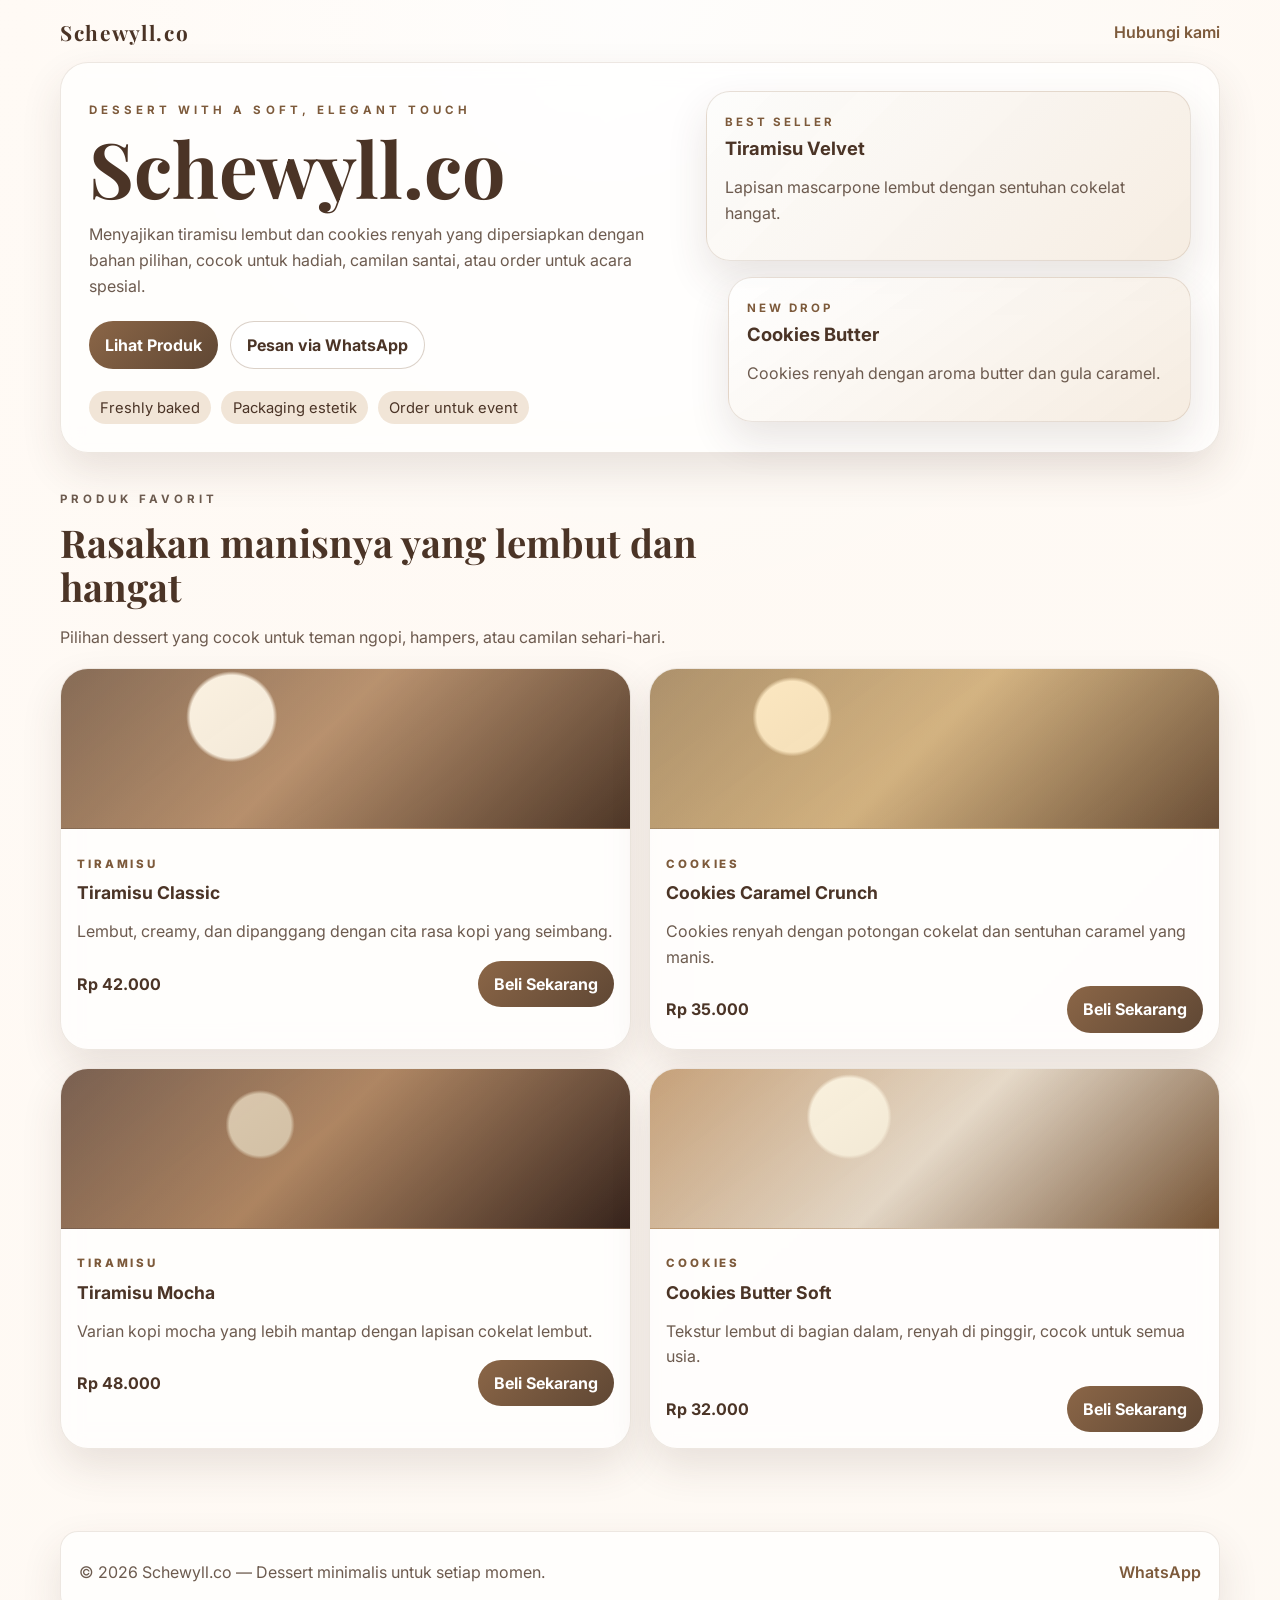
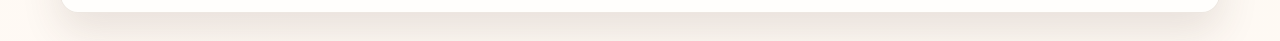
==== index.html @ 736aa541 "Initial commit - schewyll landing page" ====
<!DOCTYPE html>
<html lang="id">
  <head>
    <meta charset="UTF-8" />
    <meta name="viewport" content="width=device-width, initial-scale=1.0" />
    <title>Schewyll.co | Dessert Business Landing Page</title>
    <meta
      name="description"
      content="Landing page dessert estetik dan minimalis untuk Schewyll.co, menampilkan hero, produk Tiramisu dan Cookies, serta footer WhatsApp."
    />
    <link rel="preconnect" href="https://fonts.googleapis.com" />
    <link rel="preconnect" href="https://fonts.gstatic.com" crossorigin />
    <link
      href="https://fonts.googleapis.com/css2?family=Inter:wght@400;500;600;700;800&family=Playfair+Display:wght@600;700&display=swap"
      rel="stylesheet"
    />
    <link rel="stylesheet" href="styles.css" />
  </head>
  <body>
    <main class="page-shell">
      <header class="topbar container">
        <a class="brand" href="#home">Schewyll.co</a>
        <a class="ghost-link" href="https://wa.me/6281234567890" target="_blank" rel="noreferrer">Hubungi kami</a>
      </header>

      <section id="home" class="hero container card-surface">
        <div class="hero-copy">
          <p class="eyebrow">Dessert with a soft, elegant touch</p>
          <h1>Schewyll.co</h1>
          <p class="lede">
            Menyajikan tiramisu lembut dan cookies renyah yang dipersiapkan dengan bahan pilihan,
            cocok untuk hadiah, camilan santai, atau order untuk acara spesial.
          </p>
          <div class="hero-actions">
            <a class="btn btn-primary" href="#products">Lihat Produk</a>
            <a class="btn btn-secondary" href="https://wa.me/6281234567890" target="_blank" rel="noreferrer">Pesan via WhatsApp</a>
          </div>
          <ul class="mini-points">
            <li>Freshly baked</li>
            <li>Packaging estetik</li>
            <li>Order untuk event</li>
          </ul>
        </div>

        <aside class="hero-spotlight" aria-label="Highlight dessert">
          <div class="spotlight-card main-card">
            <span>Best Seller</span>
            <strong>Tiramisu Velvet</strong>
            <p>Lapisan mascarpone lembut dengan sentuhan cokelat hangat.</p>
          </div>
          <div class="spotlight-card side-card">
            <span>New Drop</span>
            <strong>Cookies Butter</strong>
            <p>Cookies renyah dengan aroma butter dan gula caramel.</p>
          </div>
        </aside>
      </section>

      <section id="products" class="products container">
        <div class="section-heading">
          <p class="eyebrow">Produk favorit</p>
          <h2>Rasakan manisnya yang lembut dan hangat</h2>
          <p>
            Pilihan dessert yang cocok untuk teman ngopi, hampers, atau camilan sehari-hari.
          </p>
        </div>

        <div class="product-grid">
          <article class="card product-card">
            <div class="product-visual visual-tiramisu" aria-label="Placeholder gambar tiramisu"></div>
            <div class="product-info">
              <p class="product-tag">Tiramisu</p>
              <h3>Tiramisu Classic</h3>
              <p class="product-copy">Lembut, creamy, dan dipanggang dengan cita rasa kopi yang seimbang.</p>
              <div class="product-meta">
                <strong>Rp 42.000</strong>
                <a class="btn btn-primary" href="https://wa.me/6281234567890" target="_blank" rel="noreferrer">Beli Sekarang</a>
              </div>
            </div>
          </article>

          <article class="card product-card">
            <div class="product-visual visual-cookies" aria-label="Placeholder gambar cookies"></div>
            <div class="product-info">
              <p class="product-tag">Cookies</p>
              <h3>Cookies Caramel Crunch</h3>
              <p class="product-copy">Cookies renyah dengan potongan cokelat dan sentuhan caramel yang manis.</p>
              <div class="product-meta">
                <strong>Rp 35.000</strong>
                <a class="btn btn-primary" href="https://wa.me/6281234567890" target="_blank" rel="noreferrer">Beli Sekarang</a>
              </div>
            </div>
          </article>

          <article class="card product-card">
            <div class="product-visual visual-mocha" aria-label="Placeholder gambar tiramisu mocha"></div>
            <div class="product-info">
              <p class="product-tag">Tiramisu</p>
              <h3>Tiramisu Mocha</h3>
              <p class="product-copy">Varian kopi mocha yang lebih mantap dengan lapisan cokelat lembut.</p>
              <div class="product-meta">
                <strong>Rp 48.000</strong>
                <a class="btn btn-primary" href="https://wa.me/6281234567890" target="_blank" rel="noreferrer">Beli Sekarang</a>
              </div>
            </div>
          </article>

          <article class="card product-card">
            <div class="product-visual visual-butter" aria-label="Placeholder gambar cookies butter"></div>
            <div class="product-info">
              <p class="product-tag">Cookies</p>
              <h3>Cookies Butter Soft</h3>
              <p class="product-copy">Tekstur lembut di bagian dalam, renyah di pinggir, cocok untuk semua usia.</p>
              <div class="product-meta">
                <strong>Rp 32.000</strong>
                <a class="btn btn-primary" href="https://wa.me/6281234567890" target="_blank" rel="noreferrer">Beli Sekarang</a>
              </div>
            </div>
          </article>
        </div>
      </section>
    </main>

    <footer class="footer">
      <div class="container footer-inner">
        <p>© 2026 Schewyll.co — Dessert minimalis untuk setiap momen.</p>
        <a class="footer-link" href="https://wa.me/6281234567890" target="_blank" rel="noreferrer">WhatsApp</a>
      </div>
    </footer>
  </body>
</html>
---- styles.css ----
:root {
  --cream: #fffaf5;
  --cream-strong: #f5ebdf;
  --sand: #ead8c4;
  --brown: #7d5a3b;
  --brown-deep: #4b3426;
  --text: #34261d;
  --muted: #6d5b4f;
  --shadow: 0 18px 40px rgba(75, 52, 38, 0.12);
}

* { box-sizing: border-box; }

html { scroll-behavior: smooth; }

body {
  margin: 0;
  font-family: 'Inter', sans-serif;
  color: var(--text);
  background:
    radial-gradient(circle at top, rgba(255,255,255,0.85), rgba(255,250,245,0.96) 35%),
    linear-gradient(135deg, #fffaf5 0%, #f4ebde 45%, #efe1d0 100%);
}

img { max-width: 100%; display: block; }

a { text-decoration: none; color: inherit; }

.container {
  width: min(1160px, calc(100vw - 24px));
  margin: 0 auto;
}

.page-shell {
  padding-bottom: 40px;
}

.topbar {
  display: flex;
  align-items: center;
  justify-content: space-between;
  padding: 18px 0 8px;
}

.brand {
  font-family: 'Playfair Display', serif;
  font-size: 1.3rem;
  font-weight: 700;
  letter-spacing: 0.08em;
  color: var(--brown-deep);
}

.ghost-link,
.footer-link {
  color: var(--brown);
  font-weight: 600;
}

.card-surface,
.card {
  border: 1px solid rgba(125, 90, 59, 0.14);
  border-radius: 28px;
  background: rgba(255, 255, 255, 0.7);
  box-shadow: var(--shadow);
  backdrop-filter: blur(10px);
}

.hero {
  display: grid;
  grid-template-columns: 1.1fr 0.9fr;
  gap: 24px;
  padding: 28px;
  margin-top: 8px;
}

.eyebrow {
  text-transform: uppercase;
  letter-spacing: 0.35em;
  font-size: 0.72rem;
  color: var(--brown);
  font-weight: 700;
}

.hero-copy h1,
.section-heading h2 {
  font-family: 'Playfair Display', serif;
  color: var(--brown-deep);
}

.hero-copy h1 {
  font-size: clamp(2.6rem, 8vw, 4.8rem);
  line-height: 1.02;
  margin: 8px 0 14px;
}

.lede,
.section-heading p,
.product-copy,
.spotlight-card p {
  color: var(--muted);
  line-height: 1.6;
}

.hero-actions {
  display: flex;
  flex-wrap: wrap;
  gap: 12px;
  margin: 22px 0;
}

.btn {
  display: inline-flex;
  align-items: center;
  justify-content: center;
  border-radius: 999px;
  padding: 0.82rem 1rem;
  font-weight: 700;
  transition: transform 0.18s ease, background 0.18s ease;
}

.btn:hover { transform: translateY(-1px); }

.btn-primary {
  color: #fff;
  background: linear-gradient(135deg, #8b6647, #5f4734);
}

.btn-secondary {
  color: var(--brown-deep);
  background: rgba(255,255,255,0.75);
  border: 1px solid rgba(125, 90, 59, 0.28);
}

.mini-points {
  display: flex;
  flex-wrap: wrap;
  gap: 10px;
  list-style: none;
  padding: 0;
  margin: 0;
}

.mini-points li {
  padding: 0.45rem 0.7rem;
  border-radius: 999px;
  background: rgba(234, 216, 196, 0.65);
  color: var(--brown-deep);
  font-size: 0.92rem;
}

.hero-spotlight {
  display: flex;
  flex-direction: column;
  gap: 16px;
}

.spotlight-card {
  border-radius: 24px;
  padding: 18px;
  background: linear-gradient(145deg, rgba(255,255,255,0.88), rgba(245,235,223,0.95));
  border: 1px solid rgba(125, 90, 59, 0.16);
  box-shadow: var(--shadow);
}

.spotlight-card span {
  display: inline-block;
  margin-bottom: 8px;
  color: var(--brown);
  text-transform: uppercase;
  letter-spacing: 0.25em;
  font-size: 0.72rem;
  font-weight: 700;
}

.spotlight-card strong {
  display: block;
  font-size: 1.15rem;
  margin-bottom: 6px;
  color: var(--brown-deep);
}

.main-card {
  min-height: 150px;
  background:
    linear-gradient(135deg, rgba(255, 255, 255, 0.9), rgba(245, 235, 223, 0.92)),
    linear-gradient(135deg, rgba(139, 102, 71, 0.16), rgba(255,255,255,0.1));
}

.side-card { margin-left: 22px; }

.products { padding: 26px 0 10px; }

.section-heading {
  max-width: 640px;
  margin-bottom: 18px;
}

.section-heading h2 {
  font-size: clamp(1.7rem, 6vw, 2.4rem);
  line-height: 1.15;
  margin: 8px 0 10px;
}

.product-grid {
  display: grid;
  grid-template-columns: repeat(2, 1fr);
  gap: 18px;
}

.product-card {
  overflow: hidden;
  display: flex;
  flex-direction: column;
}

.product-visual {
  min-height: 160px;
  border-bottom: 1px solid rgba(125, 90, 59, 0.12);
  background-size: cover;
  background-position: center;
}

.visual-tiramisu {
  background:
    linear-gradient(145deg, rgba(255,255,255,0.18), rgba(75,52,38,0.15)),
    radial-gradient(circle at 30% 30%, #fff4e1 0 10%, transparent 11%),
    linear-gradient(135deg, #6c4b31 0%, #b88b62 45%, #4e3727 100%);
}

.visual-cookies {
  background:
    linear-gradient(145deg, rgba(255,255,255,0.18), rgba(75,52,38,0.15)),
    radial-gradient(circle at 25% 30%, #ffe7b9 0 8%, transparent 9%),
    linear-gradient(135deg, #9b794b 0%, #d9b47a 48%, #6f5238 100%);
}

.visual-mocha {
  background:
    linear-gradient(145deg, rgba(255,255,255,0.18), rgba(75,52,38,0.15)),
    radial-gradient(circle at 35% 35%, #d9c4a5 0 8%, transparent 9%),
    linear-gradient(135deg, #5c3d2a 0%, #ac7d54 45%, #33211a 100%);
}

.visual-butter {
  background:
    linear-gradient(145deg, rgba(255,255,255,0.18), rgba(75,52,38,0.15)),
    radial-gradient(circle at 35% 30%, #fff5de 0 10%, transparent 11%),
    linear-gradient(135deg, #b98c5c 0%, #efe2cf 50%, #7b5735 100%);
}

.product-info { padding: 16px; }

.product-tag {
  color: var(--brown);
  text-transform: uppercase;
  letter-spacing: 0.25em;
  font-size: 0.72rem;
  font-weight: 800;
}

.product-info h3 {
  font-size: 1.1rem;
  margin: 6px 0 6px;
  color: var(--brown-deep);
}

.product-meta {
  display: flex;
  align-items: center;
  justify-content: space-between;
  gap: 12px;
  margin-top: 14px;
}

.product-meta strong {
  color: var(--brown-deep);
  font-size: 1rem;
}

.footer {
  margin-top: 18px;
  padding: 14px 0 28px;
}

.footer-inner {
  display: flex;
  flex-wrap: wrap;
  justify-content: space-between;
  align-items: center;
  gap: 10px;
  padding: 14px 18px;
  border-radius: 18px;
  background: rgba(255,255,255,0.75);
  border: 1px solid rgba(125, 90, 59, 0.14);
  box-shadow: var(--shadow);
  color: var(--muted);
}

@media (max-width: 980px) {
  .hero { grid-template-columns: 1fr; }
  .side-card { margin-left: 0; }
}

@media (max-width: 720px) {
  .topbar,
  .footer-inner,
  .product-meta {
    flex-direction: column;
    align-items: flex-start;
  }

  .product-grid { grid-template-columns: 1fr; }

  .hero { padding: 18px; }
  .product-card { border-radius: 22px; }
}

@media (max-width: 520px) {
  .container { width: min(100vw - 14px, 1160px); }
  .hero-copy h1 { font-size: 2.2rem; }
  .btn { width: 100%; }
  .hero-actions { flex-direction: column; }
  .mini-points { flex-direction: column; }
}
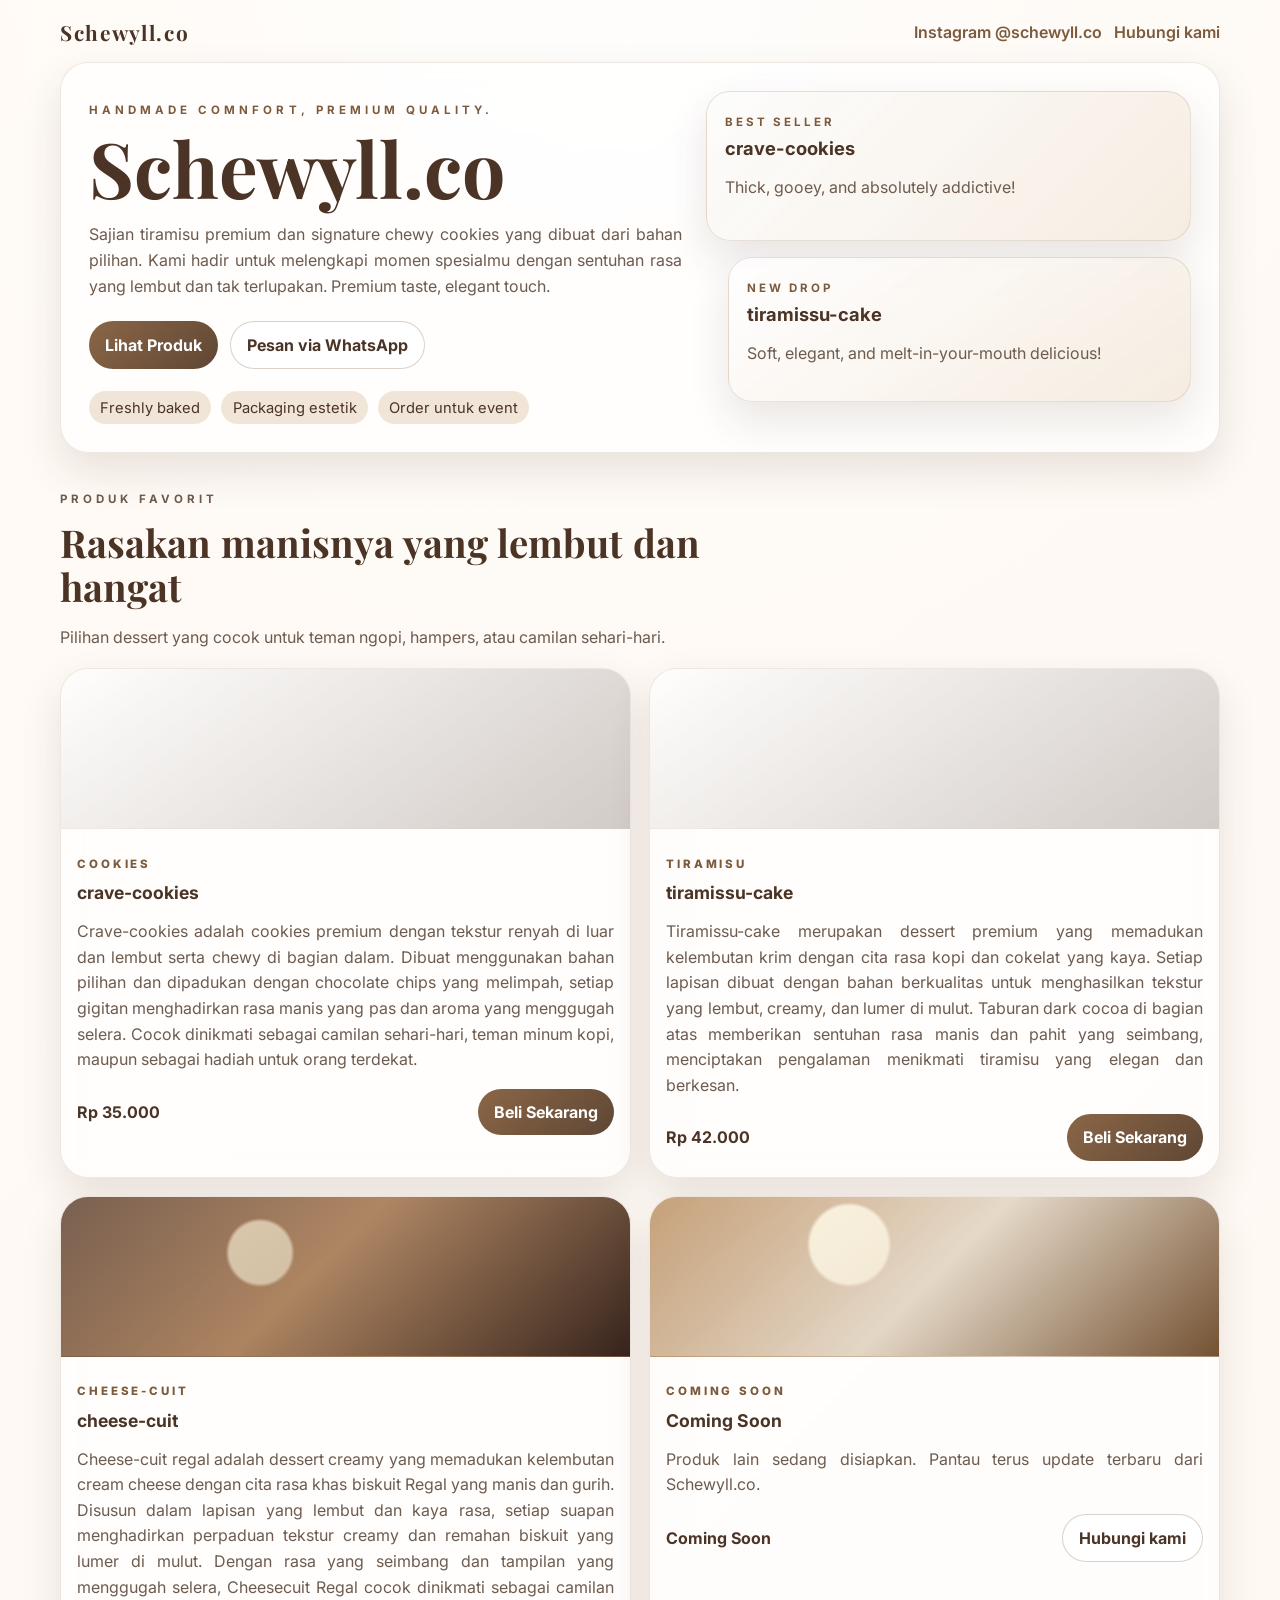
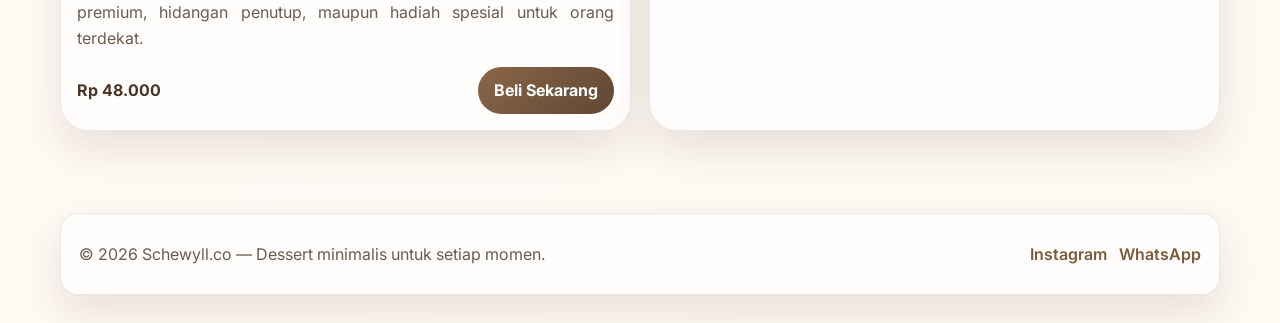
==== commit 96dca186: "Update website files" ====
--- a/index.html
+++ b/index.html
@@ -6,7 +6,7 @@
     <title>Schewyll.co | Dessert Business Landing Page</title>
     <meta
       name="description"
-      content="Landing page dessert estetik dan minimalis untuk Schewyll.co, menampilkan hero, produk Tiramisu dan Cookies, serta footer WhatsApp."
+      content="Landing page dessert estetik dan minimalis untuk Schewyll.co, produk Tiramisu dan Cookies, serta footer WhatsApp."
     />
     <link rel="preconnect" href="https://fonts.googleapis.com" />
     <link rel="preconnect" href="https://fonts.gstatic.com" crossorigin />
@@ -20,20 +20,23 @@
     <main class="page-shell">
       <header class="topbar container">
         <a class="brand" href="#home">Schewyll.co</a>
-        <a class="ghost-link" href="https://wa.me/6281234567890" target="_blank" rel="noreferrer">Hubungi kami</a>
+        <div class="topbar-links">
+          <a class="ghost-link" href="https://www.instagram.com/schewyll.co" target="_blank" rel="noreferrer">Instagram @schewyll.co</a>
+          <a class="ghost-link" href="https://wa.me/6281234567890" target="_blank" rel="noreferrer">Hubungi kami</a>
+        </div>
       </header>
 
       <section id="home" class="hero container card-surface">
         <div class="hero-copy">
-          <p class="eyebrow">Dessert with a soft, elegant touch</p>
+          <p class="eyebrow">Handmade Comnfort, Premium Quality.</p>
           <h1>Schewyll.co</h1>
           <p class="lede">
-            Menyajikan tiramisu lembut dan cookies renyah yang dipersiapkan dengan bahan pilihan,
-            cocok untuk hadiah, camilan santai, atau order untuk acara spesial.
+            Sajian tiramisu premium dan signature chewy cookies yang dibuat dari bahan pilihan. Kami hadir untuk melengkapi momen spesialmu dengan sentuhan rasa yang lembut dan tak terlupakan.
+            Premium taste, elegant touch.
           </p>
           <div class="hero-actions">
             <a class="btn btn-primary" href="#products">Lihat Produk</a>
-            <a class="btn btn-secondary" href="https://wa.me/6281234567890" target="_blank" rel="noreferrer">Pesan via WhatsApp</a>
+            <a class="btn btn-secondary" href="https://wa.me/6285161616986" target="_blank" rel="noreferrer">Pesan via WhatsApp</a>
           </div>
           <ul class="mini-points">
             <li>Freshly baked</li>
@@ -45,13 +48,13 @@
         <aside class="hero-spotlight" aria-label="Highlight dessert">
           <div class="spotlight-card main-card">
             <span>Best Seller</span>
-            <strong>Tiramisu Velvet</strong>
-            <p>Lapisan mascarpone lembut dengan sentuhan cokelat hangat.</p>
+            <strong>crave-cookies</strong>
+            <p>Thick, gooey, and absolutely addictive!</p>
           </div>
           <div class="spotlight-card side-card">
             <span>New Drop</span>
-            <strong>Cookies Butter</strong>
-            <p>Cookies renyah dengan aroma butter dan gula caramel.</p>
+            <strong>tiramissu-cake</strong>
+            <p>Soft, elegant, and melt-in-your-mouth delicious!</p>
           </div>
         </aside>
       </section>
@@ -67,53 +70,53 @@
 
         <div class="product-grid">
           <article class="card product-card">
-            <div class="product-visual visual-tiramisu" aria-label="Placeholder gambar tiramisu"></div>
+            <div class="product-visual visual-cookies" aria-label="Placeholder gambar crave-cookies"></div>
             <div class="product-info">
-              <p class="product-tag">Tiramisu</p>
-              <h3>Tiramisu Classic</h3>
-              <p class="product-copy">Lembut, creamy, dan dipanggang dengan cita rasa kopi yang seimbang.</p>
+              <p class="product-tag">Cookies</p>
+              <h3>crave-cookies</h3>
+              <p class="product-copy">Crave-cookies adalah cookies premium dengan tekstur renyah di luar dan lembut serta chewy di bagian dalam. Dibuat menggunakan bahan pilihan dan dipadukan dengan chocolate chips yang melimpah, setiap gigitan menghadirkan rasa manis yang pas dan aroma yang menggugah selera. Cocok dinikmati sebagai camilan sehari-hari, teman minum kopi, maupun sebagai hadiah untuk orang terdekat.</p>
               <div class="product-meta">
-                <strong>Rp 42.000</strong>
-                <a class="btn btn-primary" href="https://wa.me/6281234567890" target="_blank" rel="noreferrer">Beli Sekarang</a>
+                <strong>Rp 35.000</strong>
+                <a class="btn btn-primary" href="https://wa.me/6285161616986" target="_blank" rel="noreferrer">Beli Sekarang</a>
               </div>
             </div>
           </article>
 
           <article class="card product-card">
-            <div class="product-visual visual-cookies" aria-label="Placeholder gambar cookies"></div>
+            <div class="product-visual visual-tiramisu" aria-label="Placeholder gambar tiramissu-cake"></div>
             <div class="product-info">
-              <p class="product-tag">Cookies</p>
-              <h3>Cookies Caramel Crunch</h3>
-              <p class="product-copy">Cookies renyah dengan potongan cokelat dan sentuhan caramel yang manis.</p>
+              <p class="product-tag">Tiramisu</p>
+              <h3>tiramissu-cake</h3>
+              <p class="product-copy">Tiramissu-cake merupakan dessert premium yang memadukan kelembutan krim dengan cita rasa kopi dan cokelat yang kaya. Setiap lapisan dibuat dengan bahan berkualitas untuk menghasilkan tekstur yang lembut, creamy, dan lumer di mulut. Taburan dark cocoa di bagian atas memberikan sentuhan rasa manis dan pahit yang seimbang, menciptakan pengalaman menikmati tiramisu yang elegan dan berkesan.</p>
               <div class="product-meta">
-                <strong>Rp 35.000</strong>
-                <a class="btn btn-primary" href="https://wa.me/6281234567890" target="_blank" rel="noreferrer">Beli Sekarang</a>
+                <strong>Rp 42.000</strong>
+                <a class="btn btn-primary" href="https://wa.me/6285161616986" target="_blank" rel="noreferrer">Beli Sekarang</a>
               </div>
             </div>
           </article>
 
           <article class="card product-card">
-            <div class="product-visual visual-mocha" aria-label="Placeholder gambar tiramisu mocha"></div>
+            <div class="product-visual visual-mocha" aria-label="Placeholder gambar cheese-cuit"></div>
             <div class="product-info">
-              <p class="product-tag">Tiramisu</p>
-              <h3>Tiramisu Mocha</h3>
-              <p class="product-copy">Varian kopi mocha yang lebih mantap dengan lapisan cokelat lembut.</p>
+              <p class="product-tag">Cheese-cuit</p>
+              <h3>cheese-cuit</h3>
+              <p class="product-copy">Cheese-cuit regal adalah dessert creamy yang memadukan kelembutan cream cheese dengan cita rasa khas biskuit Regal yang manis dan gurih. Disusun dalam lapisan yang lembut dan kaya rasa, setiap suapan menghadirkan perpaduan tekstur creamy dan remahan biskuit yang lumer di mulut. Dengan rasa yang seimbang dan tampilan yang menggugah selera, Cheesecuit Regal cocok dinikmati sebagai camilan premium, hidangan penutup, maupun hadiah spesial untuk orang terdekat.</p>
               <div class="product-meta">
                 <strong>Rp 48.000</strong>
-                <a class="btn btn-primary" href="https://wa.me/6281234567890" target="_blank" rel="noreferrer">Beli Sekarang</a>
+                <a class="btn btn-primary" href="https://wa.me/6285161616986" target="_blank" rel="noreferrer">Beli Sekarang</a>
               </div>
             </div>
           </article>
 
           <article class="card product-card">
-            <div class="product-visual visual-butter" aria-label="Placeholder gambar cookies butter"></div>
+            <div class="product-visual visual-butter" aria-label="Placeholder gambar coming soon"></div>
             <div class="product-info">
-              <p class="product-tag">Cookies</p>
-              <h3>Cookies Butter Soft</h3>
-              <p class="product-copy">Tekstur lembut di bagian dalam, renyah di pinggir, cocok untuk semua usia.</p>
+              <p class="product-tag">Coming Soon</p>
+              <h3>Coming Soon</h3>
+              <p class="product-copy">Produk lain sedang disiapkan. Pantau terus update terbaru dari Schewyll.co.</p>
               <div class="product-meta">
-                <strong>Rp 32.000</strong>
-                <a class="btn btn-primary" href="https://wa.me/6281234567890" target="_blank" rel="noreferrer">Beli Sekarang</a>
+                <strong>Coming Soon</strong>
+                <a class="btn btn-secondary" href="https://wa.me/6285161616986" target="_blank" rel="noreferrer">Hubungi kami</a>
               </div>
             </div>
           </article>
@@ -124,7 +127,10 @@
     <footer class="footer">
       <div class="container footer-inner">
         <p>© 2026 Schewyll.co — Dessert minimalis untuk setiap momen.</p>
-        <a class="footer-link" href="https://wa.me/6281234567890" target="_blank" rel="noreferrer">WhatsApp</a>
+        <div class="footer-links">
+          <a class="footer-link" href="https://www.instagram.com/schewyll.co" target="_blank" rel="noreferrer">Instagram</a>
+          <a class="footer-link" href="https://wa.me/6285161616986" target="_blank" rel="noreferrer">WhatsApp</a>
+        </div>
       </div>
     </footer>
   </body>
--- a/styles.css
+++ b/styles.css
@@ -42,6 +42,14 @@
   padding: 18px 0 8px;
 }
 
+.topbar-links,
+.footer-links {
+  display: flex;
+  align-items: center;
+  flex-wrap: wrap;
+  gap: 12px;
+}
+
 .brand {
   font-family: 'Playfair Display', serif;
   font-size: 1.3rem;
@@ -81,6 +89,12 @@
   font-weight: 700;
 }
 
+.hero-copy,
+.section-heading,
+.product-info {
+  text-align: justify;
+}
+
 .hero-copy h1,
 .section-heading h2 {
   font-family: 'Playfair Display', serif;
@@ -99,6 +113,7 @@
 .spotlight-card p {
   color: var(--muted);
   line-height: 1.6;
+  text-align: justify;
 }
 
 .hero-actions {
@@ -222,16 +237,14 @@
 
 .visual-tiramisu {
   background:
-    linear-gradient(145deg, rgba(255,255,255,0.18), rgba(75,52,38,0.15)),
-    radial-gradient(circle at 30% 30%, #fff4e1 0 10%, transparent 11%),
-    linear-gradient(135deg, #6c4b31 0%, #b88b62 45%, #4e3727 100%);
+    linear-gradient(145deg, rgba(255,255,255,0.16), rgba(75,52,38,0.25)),
+    url("../ChatGPT Image May 11, 2026, 08_07_30 PM.png") center/cover no-repeat;
 }
 
 .visual-cookies {
   background:
-    linear-gradient(145deg, rgba(255,255,255,0.18), rgba(75,52,38,0.15)),
-    radial-gradient(circle at 25% 30%, #ffe7b9 0 8%, transparent 9%),
-    linear-gradient(135deg, #9b794b 0%, #d9b47a 48%, #6f5238 100%);
+    linear-gradient(145deg, rgba(255,255,255,0.16), rgba(75,52,38,0.25)),
+    url("../ChatGPT Image May 11, 2026, 08_01_09 PM.png") center/cover no-repeat;
 }
 
 .visual-mocha {
@@ -309,6 +322,11 @@
     align-items: flex-start;
   }
 
+  .topbar-links,
+  .footer-links {
+    width: 100%;
+  }
+
   .product-grid { grid-template-columns: 1fr; }
 
   .hero { padding: 18px; }
